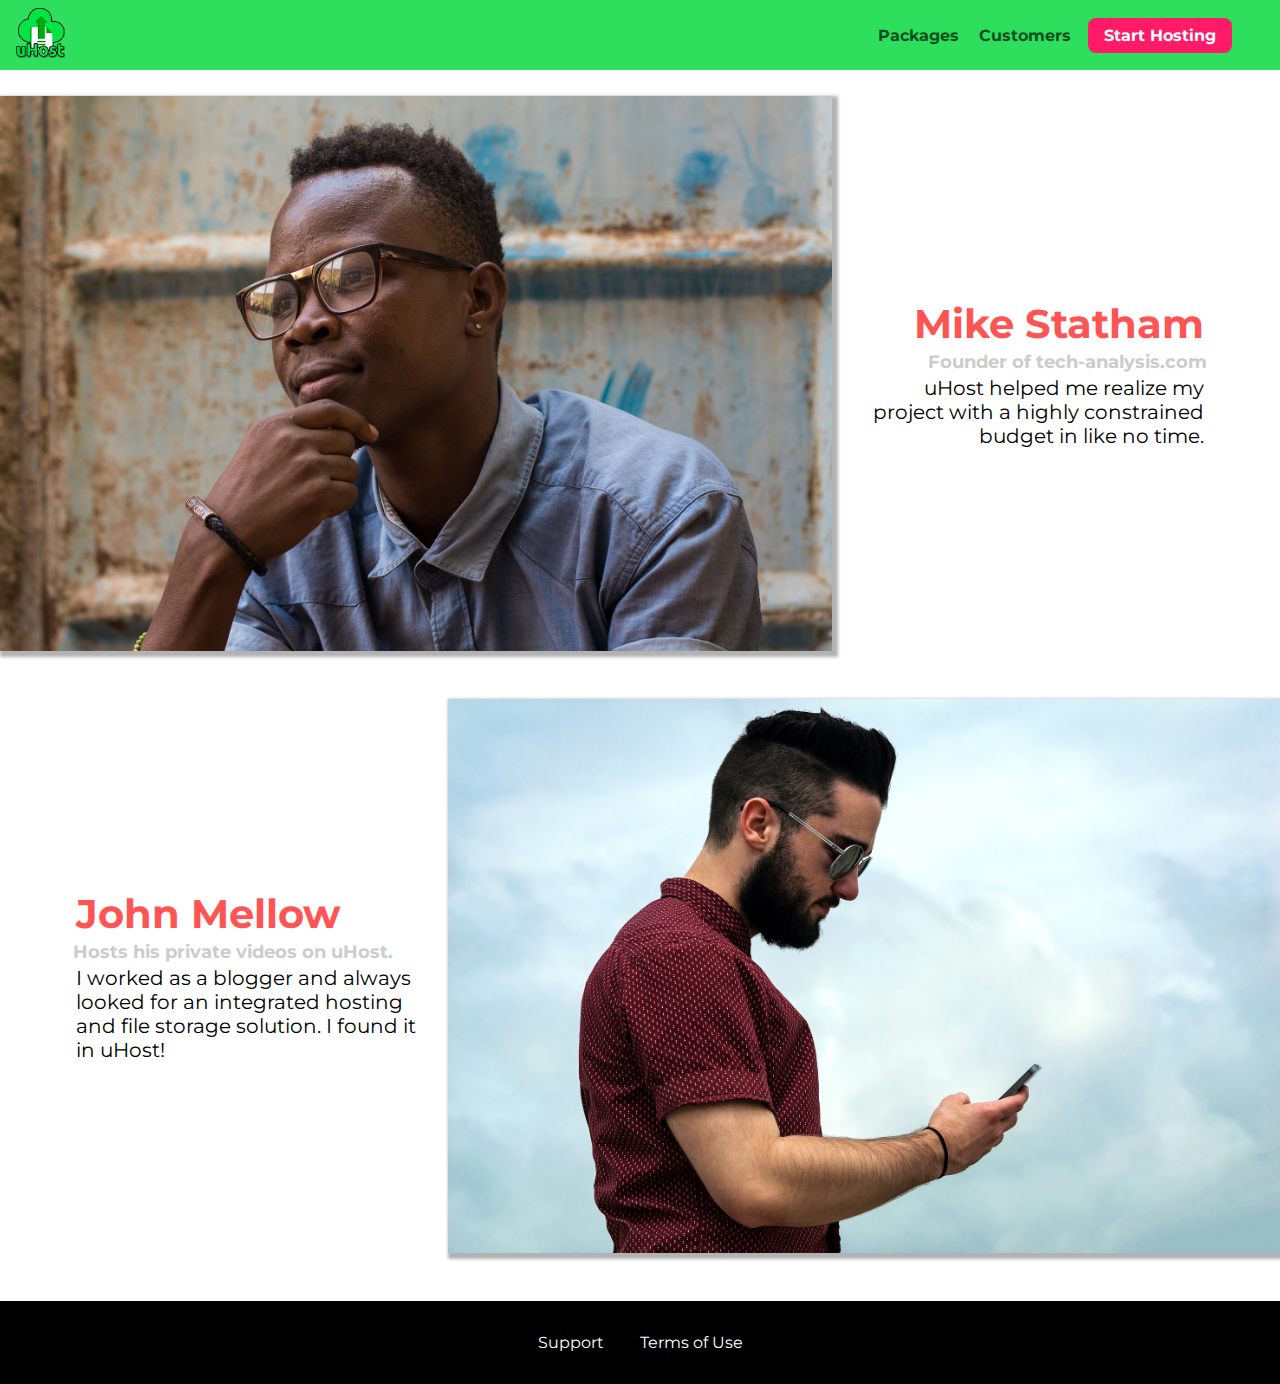
==== customers/index.html @ bc86344c "Add customers page" ====
<!DOCTYPE html>
<html lang="en">

<head>
    <meta charset="UTF-8">
    <meta name="viewport" content="width=device-width, initial-scale=1.0">
    <meta http-equiv="X-UA-Compatible" content="ie=edge">
    <title>uHost Customers</title>
    <link rel="shortcut icon" href="../favicon.png">
    <link href="https://fonts.googleapis.com/css?family=Anton|Montserrat:400,700" rel="stylesheet">
    <link rel="stylesheet" href="../shared.css">
    <link rel="stylesheet" href="customers.css">
</head>

<body>

    <main>
        <header class="main-header">
            <div>
                <a href="../index.html" class="main-header__brand">
                    <img src="../images/uhost-icon.png" alt="uHost - Your favorite hosting company">
                </a>
            </div>
            <nav class="main-nav">
                <ul class="main-nav__items">
                    <li class="main-nav__item">
                        <a href="../packages/index.html">Packages</a>
                    </li>
                    <li class="main-nav__item">
                        <a href="./index.html">Customers</a>
                    </li>
                    <li class="main-nav__item main-nav__item--cta">
                        <a href="../start-hosting/index.html">Start Hosting</a>
                    </li>
                </ul>
            </nav>
        </header>
        <div>
            <div class="testimonial" id="customer-1">
                <div class="testimonial__image-container">
                    <img src="../images/customer-1.jpg" alt="Mike Statham - Customer" class="testimonial__image">
                </div>
                <div class="testimonial__info">
                    <h1 class="testimonial__name">Mike Statham</h1>
                    <h2 class="testimonial__subtitle">Founder of
                        <a href="tech-analysis.com">tech-analysis.com</a>
                    </h2>
                    <p class="testimonial__text">uHost helped me realize my project with a highly constrained budget in like no time.</p>
                </div>
            </div>
            <div class="testimonial" id="customer-2">

                <div class="testimonial__info">
                    <h1 class="testimonial__name">John Mellow</h1>
                    <h2 class="testimonial__subtitle">Hosts his private videos on uHost.
                    </h2>
                    <p class="testimonial__text">I worked as a blogger and always looked for an integrated hosting and file storage solution. I found
                        it in uHost!
                    </p>
                </div>
                <div class="testimonial__image-container">
                    <img src="../images/customer-2.jpg" alt="John Mellow - Customer" class="testimonial__image">
                </div>
            </div>
        </div>
    </main>
    <footer class="main-footer">
        <nav>
            <ul class="main-footer__links">
                <li class="main-footer__link">
                    <a href="#">Support</a>
                </li>
                <li class="main-footer__link">
                    <a href="#">Terms of Use</a>
                </li>
            </ul>
        </nav>
    </footer>
</body>

</html>
---- shared.css ----
* {
    box-sizing: border-box;
}

body {
    font-family: 'Montserrat', sans-serif; 
    margin: 0;
}

.button {
    background: #0e4f1f;
    color: white;
    font: inherit;
    border: 2px solid #0e4f1f;
    padding: 8px;
    border-radius: 8px;
    font-weight: bold;
    cursor: pointer;
}

.button:hover,
.button:active{
    background: white;
    color: #0e4f1f;
}

.button:focus {
    outline: none;
}

.main-header {
    background-color: #2ddf5c;
    width: 100%;
    padding: 8px 16px;
    position: fixed;
    top: 0;
    left: 0;
    z-index: 1;
}

.main-header > div {
    display: inline-block;
    vertical-align: middle;
}

.main-header__brand {
    color: #0e4f1f;
    text-decoration: none;
    font-weight: bold;
    font-size: 22px;
    display: inline-block;
    height: 50px;
}

.main-header__brand img {
    height: 100%;
}

.main-nav {
    display: inline-block;
    text-align: right;
    width: calc(100% - 80px);
    vertical-align: middle;
}

.main-nav__item {
    display: inline-block;
    margin: 0 5px;
}

.main-nav__item > a {
    color: #0e4f1f;
    text-decoration: none;
    font-weight: bold;
    padding: 3px;
}

.main-nav__item > a:hover,
.main-nav__item > a:active {
    color: #fff;
    border-bottom: 5px solid white;
}

.main-nav__items {
    margin: 0;
    padding: 0;
    list-style: none;
}

.main-nav__item--cta a {
    color: white;
    background: #ff1b68;
    padding: 8px 16px;
    border-radius: 8px;
}

.main-nav__item--cta a:hover,
.main-nav__item--cta a:active {
    color: #ff1b68;
    background: white;
    border: none;
}

.main-footer {
    background: black;
    padding: 32px;
    margin-top: 48px;
}

.main-footer__links {
    list-style: none;
    margin: 0;
    padding: 0;
    text-align: center;
}

.main-footer__link {
    display: inline-block;
    margin: 0 16px;
}

.main-footer__link a {
    color: white;
    text-decoration: none;
}

.main-footer__link a:hover,
.main-footer__link a:active{
    color: #ccc;
}
---- customers/customers.css ----
.testimonial {
    font-size: 20px;
    margin: 48px 0;
  }
  
  .testimonial__list {
    width: 80%;
    margin: auto;
  }
  
  .testimonial:first-of-type {
    margin-top: 96px;
  }

  .testimonial__image-container {
      width: 65%;
      display: inline-block;
      vertical-align: middle;
      box-shadow: 3px 3px 3px 3px rgba(0, 0, 0, 0.3);
  }

  .testimonial__image {
    width: 100%;
    vertical-align: top;
  }
  
  .testimonial__info {
    text-align: right;
    padding: 14px;
    display: inline-block;
    vertical-align: middle;
    width: 30%;
  }
  
  #customer-2.testimonial {
    text-align: right;
  }
  
  #customer-2 .testimonial__info {
    text-align: left;
  }
  
  .testimonial__name {
    margin: 3px;
    color: #ff5454;
  }
  
  .testimonial__subtitle {
    margin: 0;
    font-size: 18px;
    color: #ccc;
  }
  
  .testimonial__subtitle a {
    color: inherit;
    text-decoration: none;
  }
  
  .testimonial__subtitle a:hover,
  .testimonial__subtitle a:active {
    color: #7a7a7a;
  }
  
  .testimonial__text {
    margin: 3px;
  }
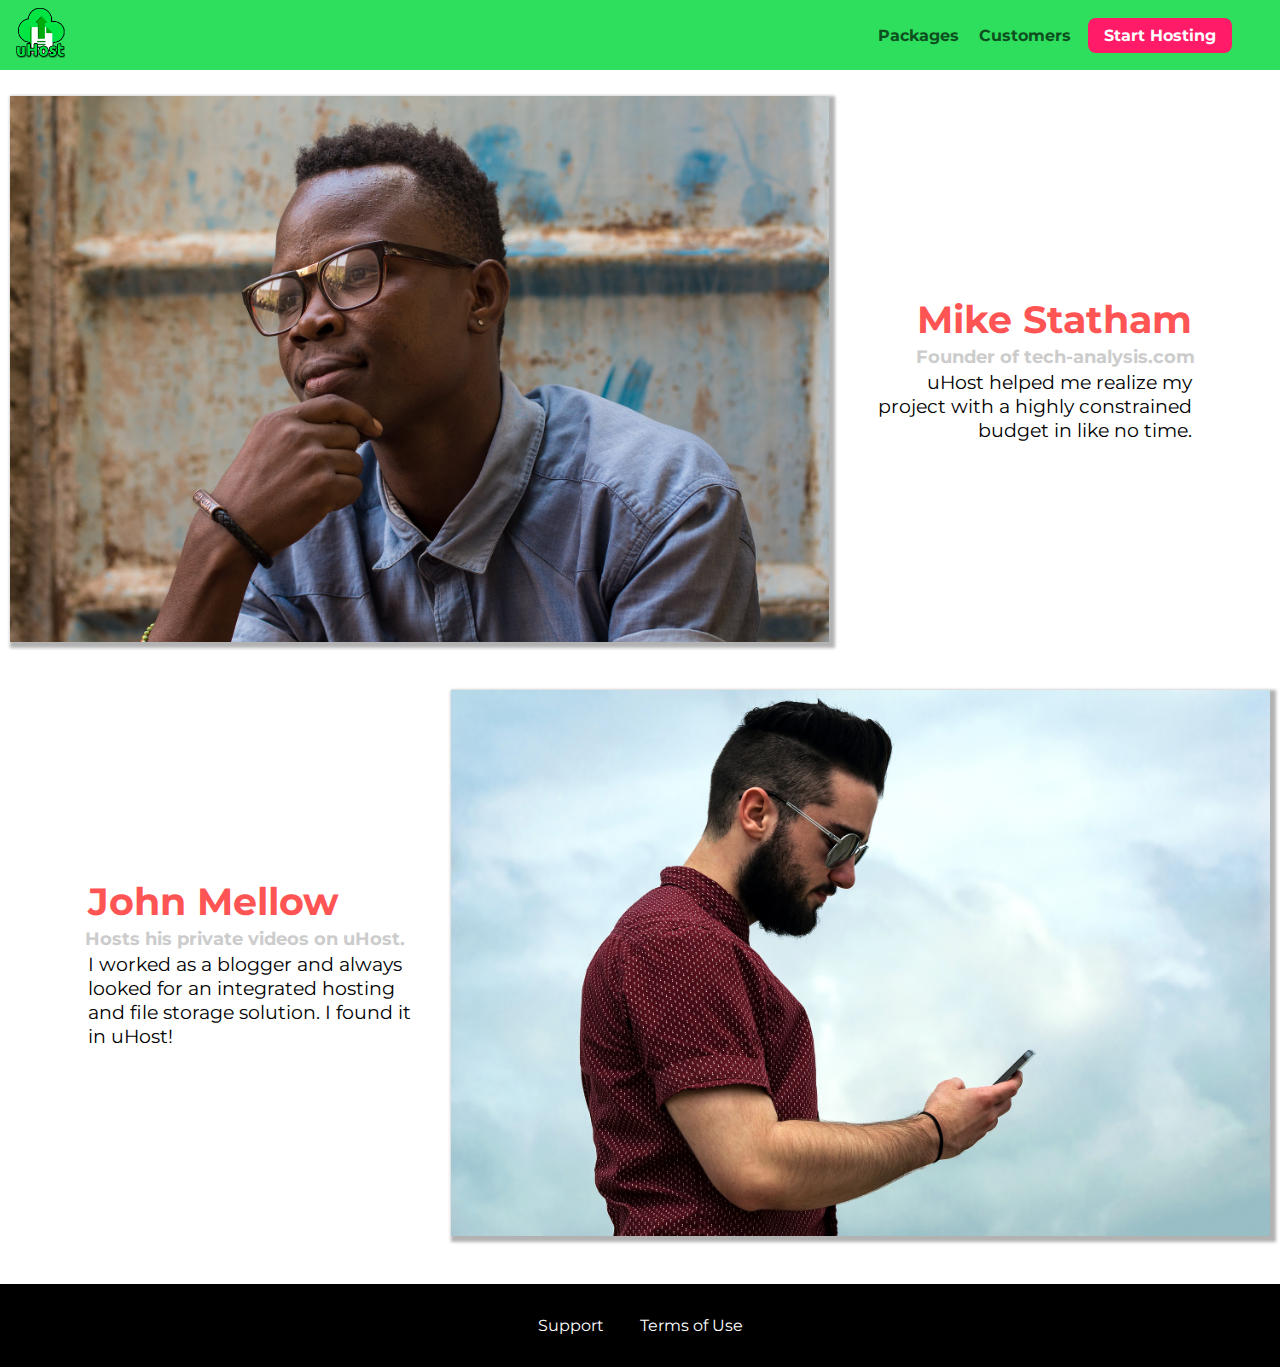
==== commit 3abc9fc5: "Add muted backdrop" ====
--- a/customers/index.html
+++ b/customers/index.html
@@ -13,7 +13,7 @@
 </head>
 
 <body>
-
+    <div class="backdrop"></div>
     <main>
         <header class="main-header">
             <div>
--- a/shared.css
+++ b/shared.css
@@ -5,6 +5,17 @@
 body {
     font-family: 'Montserrat', sans-serif; 
     margin: 0;
+}
+
+.backdrop {
+    position: fixed;
+    top:0;
+    left: 0;
+    z-index: 100;
+    width: 100%;
+    height: 100%;
+    background: rgba(0, 0, 0, 0.5);
+    display: none;
 }
 
 .button {
--- a/customers/customers.css
+++ b/customers/customers.css
@@ -1,6 +1,7 @@
 .testimonial {
-    font-size: 20px;
-    margin: 48px 0;
+    font-size: 1.2rem;
+    margin: 3rem 0;
+    padding: 0 10px;
   }
   
   .testimonial__list {
@@ -9,11 +10,13 @@
   }
   
   .testimonial:first-of-type {
-    margin-top: 96px;
+    margin-top: 6rem;
   }
 
   .testimonial__image-container {
       width: 65%;
+      max-width: 900px;
+      min-width: 300px;
       display: inline-block;
       vertical-align: middle;
       box-shadow: 3px 3px 3px 3px rgba(0, 0, 0, 0.3);
@@ -26,7 +29,7 @@
   
   .testimonial__info {
     text-align: right;
-    padding: 14px;
+    padding: 0.9em;
     display: inline-block;
     vertical-align: middle;
     width: 30%;
@@ -41,13 +44,14 @@
   }
   
   .testimonial__name {
-    margin: 3px;
+    margin: 0.2rem;
     color: #ff5454;
+    font-size: 2em;
   }
   
   .testimonial__subtitle {
     margin: 0;
-    font-size: 18px;
+    font-size: 1.1rem;
     color: #ccc;
   }
   
@@ -62,7 +66,7 @@
   }
   
   .testimonial__text {
-    margin: 3px;
+    margin: 0.2rem;
   }
   
   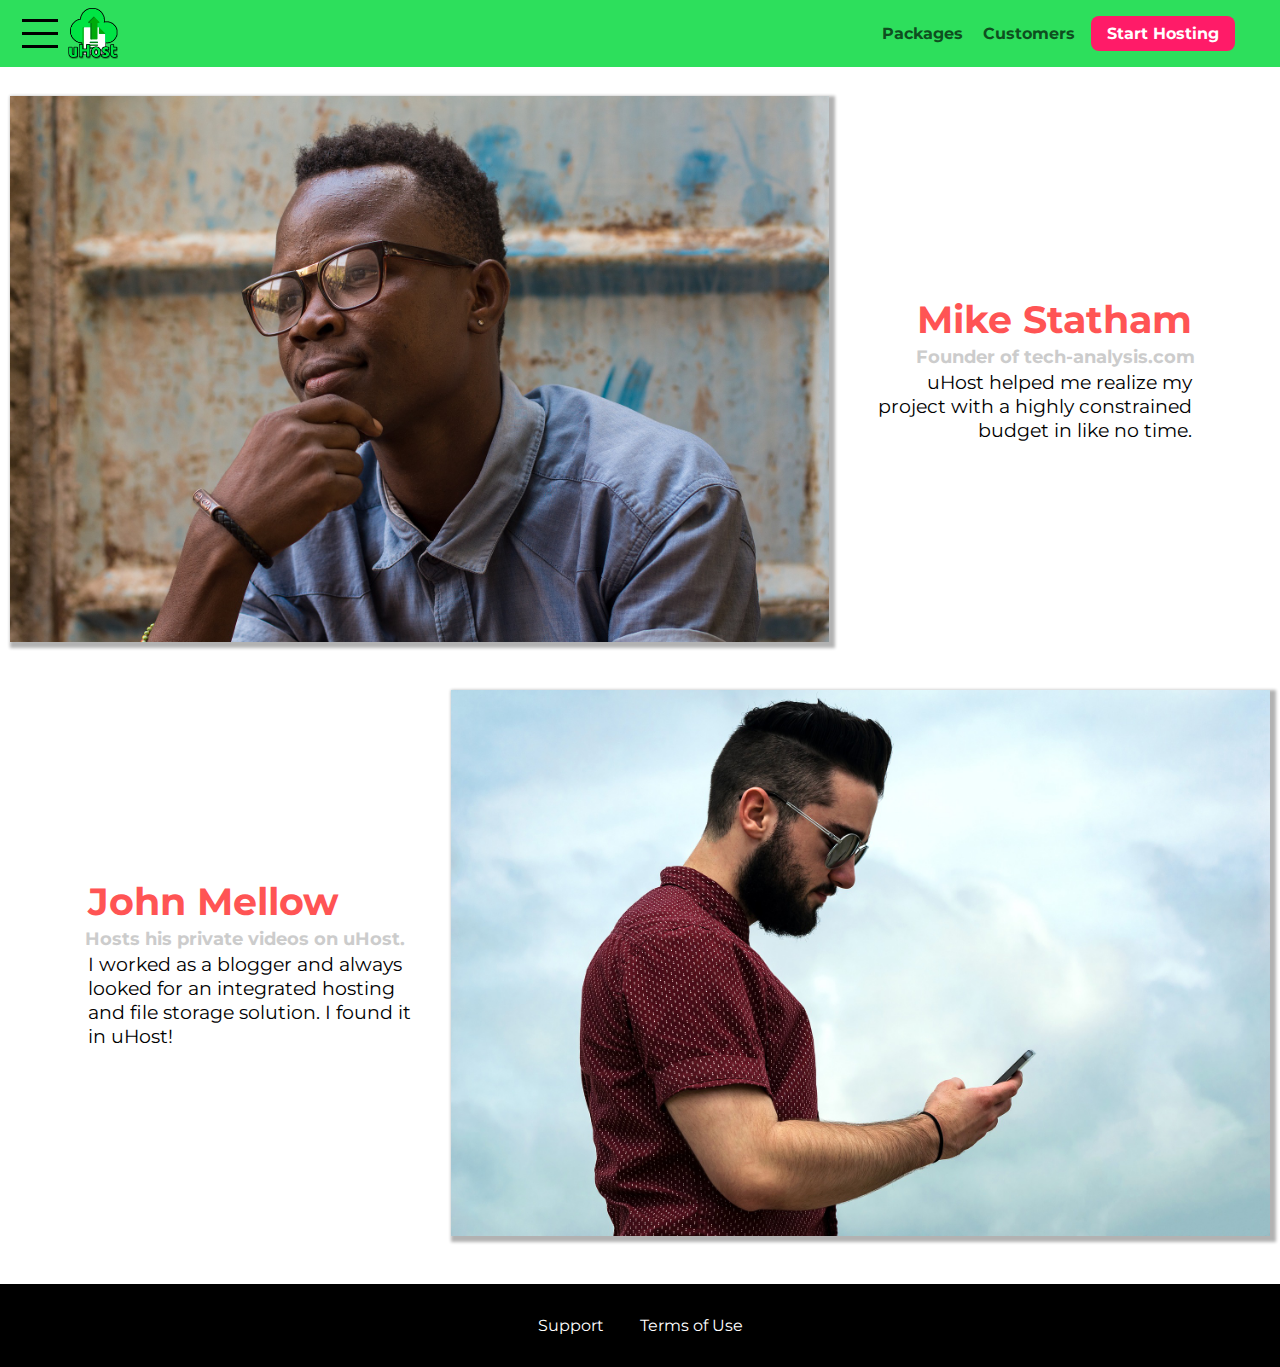
==== commit 05e7e80a: "Add menu into other pages" ====
--- a/customers/index.html
+++ b/customers/index.html
@@ -14,27 +14,45 @@
 
 <body>
     <div class="backdrop"></div>
+    <header class="main-header">
+        <div>
+            <button class="toggle-button">
+                <span class="toggle-button__bar"></span>
+                <span class="toggle-button__bar"></span>
+                <span class="toggle-button__bar"></span>
+            </button>
+            <a href="../index.html" class="main-header__brand">
+                <img src="../images/uhost-icon.png" alt="uHost - Your favorite hosting company">
+            </a>
+        </div>
+        <nav class="main-nav">
+            <ul class="main-nav__items">
+                <li class="main-nav__item">
+                    <a href="../packages/index.html">Packages</a>
+                </li>
+                <li class="main-nav__item">
+                    <a href="./index.html">Customers</a>
+                </li>
+                <li class="main-nav__item main-nav__item--cta">
+                    <a href="../start-hosting/index.html">Start Hosting</a>
+                </li>
+            </ul>
+        </nav>
+    </header>
+    <nav class="mobile-nav">
+        <ul class="mobile-nav__items">
+            <li class="mobile-nav__item">
+                <a href="../packages/">Packages</a>
+            </li>
+            <li class="mobile-nav__item">
+                <a href="index.html">Customers</a>
+            </li>
+            <li class="mobile-nav__item mobile-nav__item--cta">
+                <a href="../start-hosting/index.html">Start Hosting</a>
+            </li>
+        </ul>
+    </nav>
     <main>
-        <header class="main-header">
-            <div>
-                <a href="../index.html" class="main-header__brand">
-                    <img src="../images/uhost-icon.png" alt="uHost - Your favorite hosting company">
-                </a>
-            </div>
-            <nav class="main-nav">
-                <ul class="main-nav__items">
-                    <li class="main-nav__item">
-                        <a href="../packages/index.html">Packages</a>
-                    </li>
-                    <li class="main-nav__item">
-                        <a href="./index.html">Customers</a>
-                    </li>
-                    <li class="main-nav__item main-nav__item--cta">
-                        <a href="../start-hosting/index.html">Start Hosting</a>
-                    </li>
-                </ul>
-            </nav>
-        </header>
         <div>
             <div class="testimonial" id="customer-1">
                 <div class="testimonial__image-container">
@@ -45,7 +63,8 @@
                     <h2 class="testimonial__subtitle">Founder of
                         <a href="tech-analysis.com">tech-analysis.com</a>
                     </h2>
-                    <p class="testimonial__text">uHost helped me realize my project with a highly constrained budget in like no time.</p>
+                    <p class="testimonial__text">uHost helped me realize my project with a highly constrained budget in
+                        like no time.</p>
                 </div>
             </div>
             <div class="testimonial" id="customer-2">
@@ -54,7 +73,8 @@
                     <h1 class="testimonial__name">John Mellow</h1>
                     <h2 class="testimonial__subtitle">Hosts his private videos on uHost.
                     </h2>
-                    <p class="testimonial__text">I worked as a blogger and always looked for an integrated hosting and file storage solution. I found
+                    <p class="testimonial__text">I worked as a blogger and always looked for an integrated hosting and
+                        file storage solution. I found
                         it in uHost!
                     </p>
                 </div>
@@ -76,6 +96,7 @@
             </ul>
         </nav>
     </footer>
+    <script src="../shared.js"></script>
 </body>
 
 </html>--- a/shared.css
+++ b/shared.css
@@ -12,8 +12,8 @@
     top:0;
     left: 0;
     z-index: 100;
-    width: 100%;
-    height: 100%;
+    width: 100vw;
+    height: 100vh;
     background: rgba(0, 0, 0, 0.5);
     display: none;
 }
@@ -22,8 +22,8 @@
     background: #0e4f1f;
     color: white;
     font: inherit;
-    border: 2px solid #0e4f1f;
-    padding: 8px;
+    border: 0.2rem solid #0e4f1f;
+    padding: 0.5rem;
     border-radius: 8px;
     font-weight: bold;
     cursor: pointer;
@@ -42,7 +42,7 @@
 .main-header {
     background-color: #2ddf5c;
     width: 100%;
-    padding: 8px 16px;
+    padding: 0.5rem 1rem;
     position: fixed;
     top: 0;
     left: 0;
@@ -58,9 +58,10 @@
     color: #0e4f1f;
     text-decoration: none;
     font-weight: bold;
-    font-size: 22px;
-    display: inline-block;
-    height: 50px;
+    font-size: 1.4rem;
+    display: inline-block;
+    height: 3.2rem;
+    vertical-align: middle;
 }
 
 .main-header__brand img {
@@ -70,26 +71,27 @@
 .main-nav {
     display: inline-block;
     text-align: right;
-    width: calc(100% - 80px);
+    width: calc(100% - 130px);
     vertical-align: middle;
 }
 
 .main-nav__item {
     display: inline-block;
-    margin: 0 5px;
-}
-
-.main-nav__item > a {
+    margin: 0 0.3rem;
+}
+
+.main-nav__item a,
+.mobile-nav__item a {
     color: #0e4f1f;
     text-decoration: none;
     font-weight: bold;
-    padding: 3px;
+    padding: 0.2rem;
 }
 
 .main-nav__item > a:hover,
 .main-nav__item > a:active {
     color: #fff;
-    border-bottom: 5px solid white;
+    border-bottom: 0.4rem solid white;
 }
 
 .main-nav__items {
@@ -98,15 +100,18 @@
     list-style: none;
 }
 
-.main-nav__item--cta a {
+.main-nav__item--cta a,
+.mobile-nav__item--cta a {
     color: white;
     background: #ff1b68;
-    padding: 8px 16px;
+    padding: 0.5rem 1rem;
     border-radius: 8px;
 }
 
 .main-nav__item--cta a:hover,
-.main-nav__item--cta a:active {
+.main-nav__item--cta a:active, 
+.mobile-nav__item--cta a:hover,
+.mobile-nav__item--cta a:active {
     color: #ff1b68;
     background: white;
     border: none;
@@ -114,8 +119,8 @@
 
 .main-footer {
     background: black;
-    padding: 32px;
-    margin-top: 48px;
+    padding: 2rem;
+    margin-top: 3rem;
 }
 
 .main-footer__links {
@@ -127,7 +132,7 @@
 
 .main-footer__link {
     display: inline-block;
-    margin: 0 16px;
+    margin: 0 1rem;
 }
 
 .main-footer__link a {
@@ -139,3 +144,57 @@
 .main-footer__link a:active{
     color: #ccc;
 }
+
+.mobile-nav {
+    display: none;
+    position: fixed;
+    z-index: 101;
+    top: 0;
+    left: 0;
+    background: white;
+    width: 80%;
+    height: 100vh;
+  }
+  
+  .mobile-nav__items {
+    width: 90%;
+    height: 100%;
+    list-style: none;
+    margin: 10% auto;
+    padding: 0;
+    text-align: center;
+  }
+  
+  .mobile-nav__item {
+    margin: 1rem 0;
+  }
+  
+  .mobile-nav__item a {
+    font-size: 1.5rem;
+  }
+
+  .toggle-button {
+    width: 3rem;
+    background: transparent;
+    border: none;
+    cursor: pointer;
+    padding-top: 0;
+    padding-bottom: 0;
+    vertical-align: middle;
+  }
+  
+  .toggle-button:focus {
+    outline: none;
+  }
+  
+  .toggle-button__bar {
+    width: 100%;
+    height: 0.2rem;
+    background: black;
+    display: block;
+    margin: 0.6rem 0;
+  }
+  
+  .open {
+    display: block !important;
+}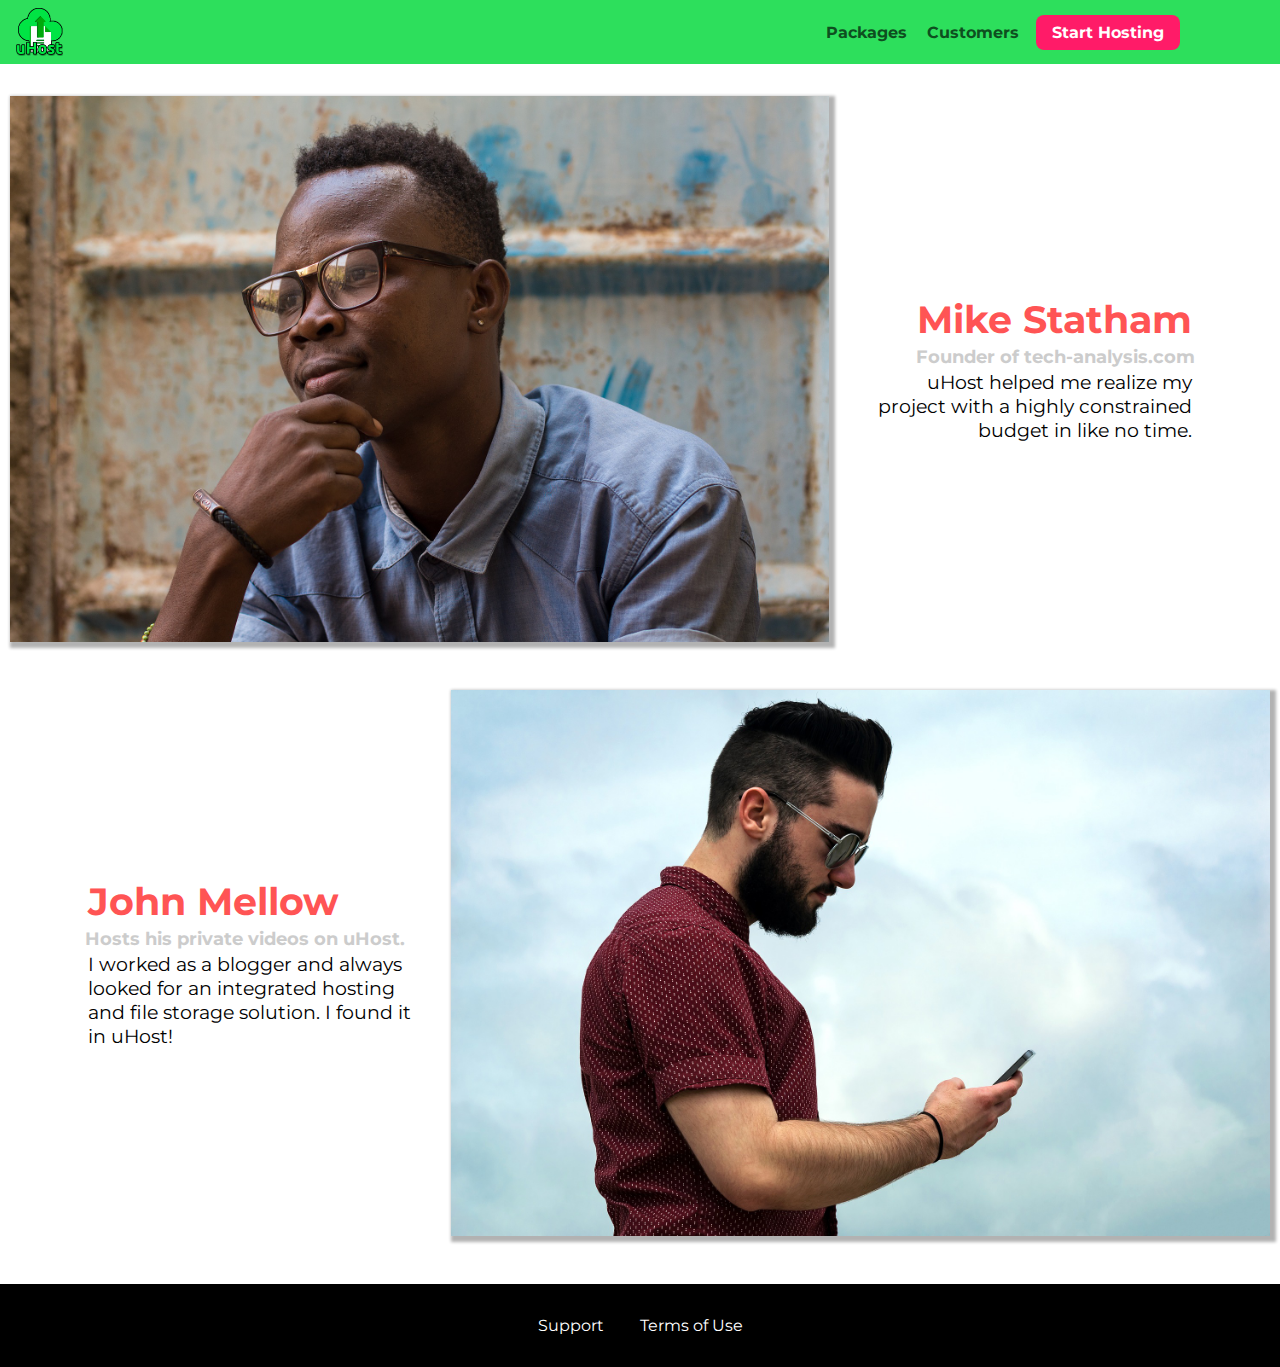
==== commit 45f4317a: "Make design more responsive" ====
--- a/customers/index.html
+++ b/customers/index.html
@@ -3,7 +3,7 @@
 
 <head>
     <meta charset="UTF-8">
-    <meta name="viewport" content="width=device-width, initial-scale=1.0">
+    <meta name="viewport" content="width=device-width, initial-scale=1.5">
     <meta http-equiv="X-UA-Compatible" content="ie=edge">
     <title>uHost Customers</title>
     <link rel="shortcut icon" href="../favicon.png">
--- a/shared.css
+++ b/shared.css
@@ -58,25 +58,22 @@
     color: #0e4f1f;
     text-decoration: none;
     font-weight: bold;
-    font-size: 1.4rem;
+    font-size: 1.5rem;
+    height: 3rem;
     display: inline-block;
-    height: 3.2rem;
     vertical-align: middle;
-}
+  }
 
 .main-header__brand img {
     height: 100%;
 }
 
 .main-nav {
-    display: inline-block;
-    text-align: right;
-    width: calc(100% - 130px);
-    vertical-align: middle;
+    display: none;
 }
 
 .main-nav__item {
-    display: inline-block;
+    display: none;
     margin: 0 0.3rem;
 }
 
@@ -197,4 +194,22 @@
   
   .open {
     display: block !important;
+}
+
+@media (min-width: 40rem) {
+    .main-nav{
+        display: inline-block;
+        text-align: right;
+        width: calc(100% - 130px);
+        vertical-align: middle;
+    }
+
+    .toggle-button {
+        display: none;
+    }
+
+    .main-nav__item {
+        display: inline-block;
+        vertical-align: middle;
+    }
 }